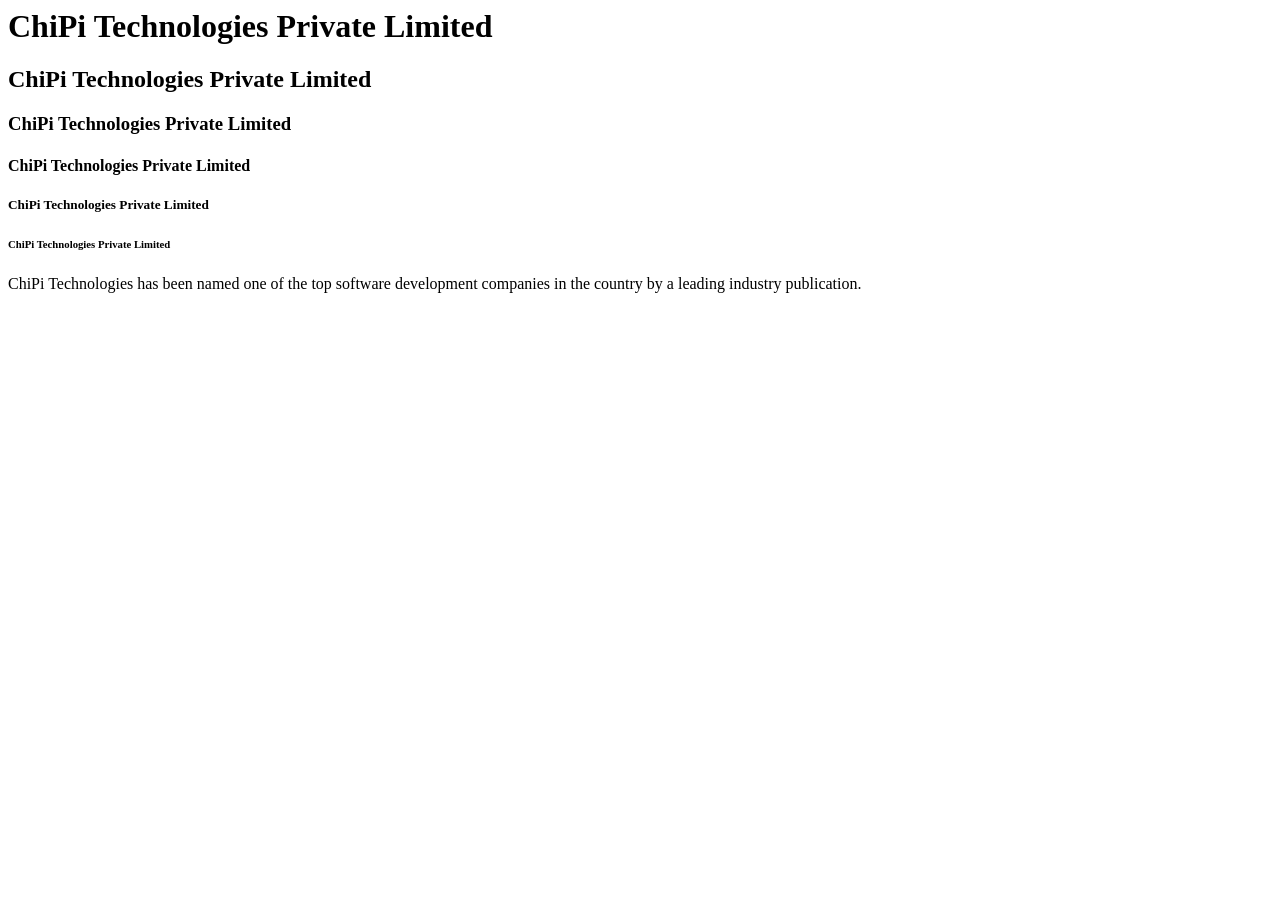
==== index.html @ eec0ad56 "chipi intro" ====
<html>
  <body>

    <h1>ChiPi Technologies Private Limited</h1>

    <h2>ChiPi Technologies Private Limited</h2>

    <h3>ChiPi Technologies Private Limited</h3>

    <h4>ChiPi Technologies Private Limited</h4>

    <h5>ChiPi Technologies Private Limited</h5>

    <h6>ChiPi Technologies Private Limited</h6>

    <p>
      ChiPi Technologies has been named one of the top software development
      companies in the country by a leading industry publication.
    </p>

  </body>
</html>
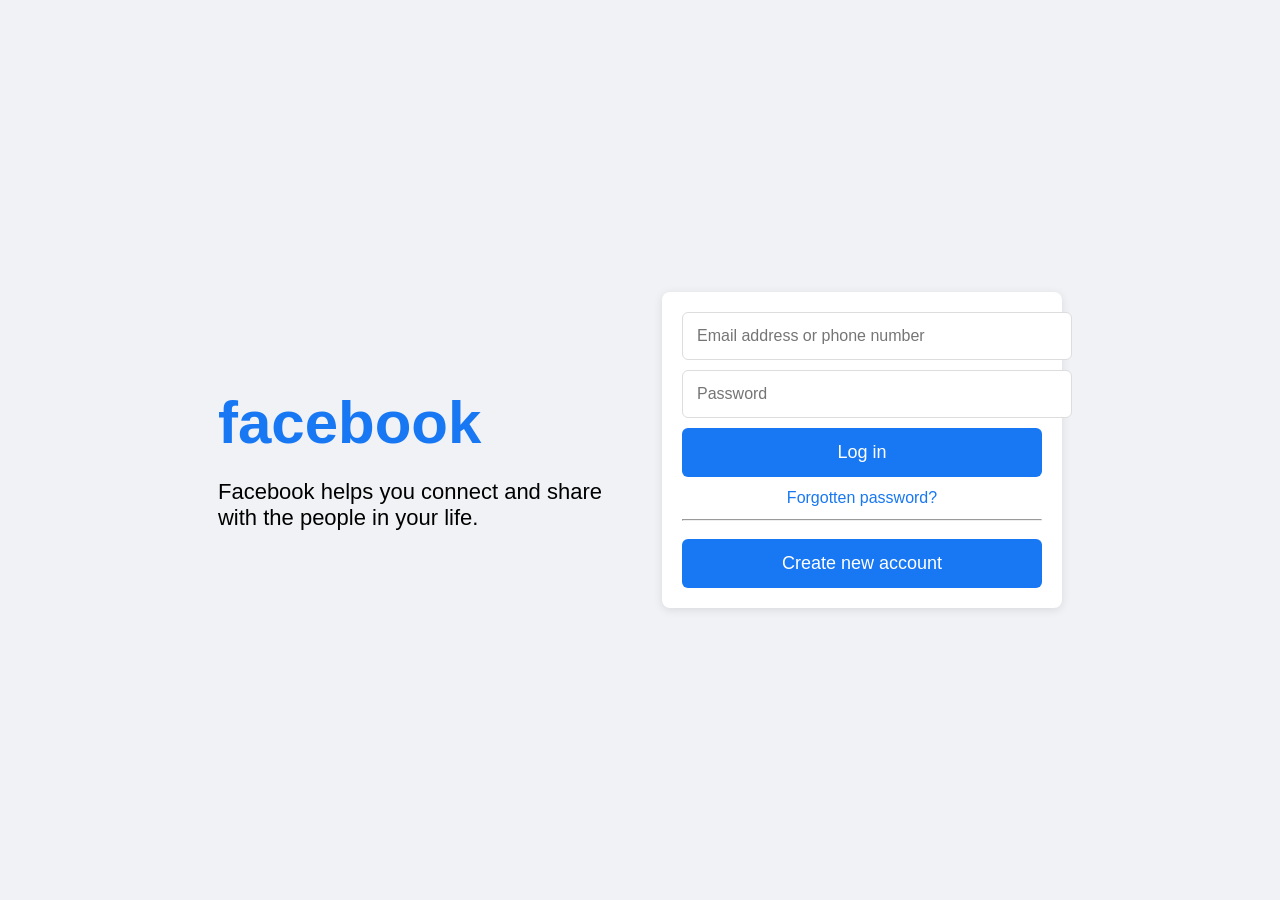
==== commit b2b6bb50: "facebook" ====
--- a/index.html
+++ b/index.html
@@ -1,22 +1,30 @@
-<html>
-  <body>
+<!DOCTYPE html>
+<html lang="en">
+<head>
+    <meta charset="UTF-8">
+    <title>Facebook Login</title>
+    <link rel="stylesheet" href="style.css">
+</head>
+<body>
 
-    <h1>ChiPi Technologies Private Limited</h1>
+<div class="container">
+    <div class="left">
+        <h1>facebook</h1>
+        <p>Facebook helps you connect and share<br>with the people in your life.</p>
+    </div>
 
-    <h2>ChiPi Technologies Private Limited</h2>
+    <div class="right">
+        <form onsubmit="return login()">
+            <input type="text" id="email" placeholder="Email address or phone number">
+            <input type="password" id="password" placeholder="Password">
+            <button type="submit">Log in</button>
+            <a href="#">Forgotten password?</a>
+            <hr>
+            <button type="button" class="create">Create new account</button>
+        </form>
+    </div>
+</div>
 
-    <h3>ChiPi Technologies Private Limited</h3>
-
-    <h4>ChiPi Technologies Private Limited</h4>
-
-    <h5>ChiPi Technologies Private Limited</h5>
-
-    <h6>ChiPi Technologies Private Limited</h6>
-
-    <p>
-      ChiPi Technologies has been named one of the top software development
-      companies in the country by a leading industry publication.
-    </p>
-
-  </body>
-</html>
+<script src="script.js"></script>
+</body>
+</html>
--- a/style.css
+++ b/style.css
@@ -0,0 +1,64 @@
+body {
+    margin: 0;
+    font-family: Arial, sans-serif;
+    background: #f0f2f5;
+}
+
+.container {
+    display: flex;
+    justify-content: center;
+    align-items: center;
+    height: 100vh;
+    gap: 60px;
+}
+
+.left h1 {
+    color: #1877f2;
+    font-size: 60px;
+    margin-bottom: 10px;
+}
+
+.left p {
+    font-size: 22px;
+}
+
+.right form {
+    background: #fff;
+    padding: 20px;
+    width: 360px;
+    border-radius: 8px;
+    box-shadow: 0 2px 10px rgba(0,0,0,0.1);
+}
+
+.right input {
+    width: 100%;
+    padding: 14px;
+    margin-bottom: 10px;
+    border: 1px solid #ddd;
+    border-radius: 6px;
+    font-size: 16px;
+}
+
+.right button {
+    width: 100%;
+    padding: 14px;
+    background: #1877f2;
+    color: #fff;
+    border: none;
+    border-radius: 6px;
+    font-size: 18px;
+    cursor: pointer;
+}
+
+.right a {
+    display: block;
+    text-align: center;
+    margin: 12px 0;
+    color: #1877f2;
+    text-decoration: none;
+}
+
+.create {
+    background: #42b72a;
+    margin-top: 10px;
+}
